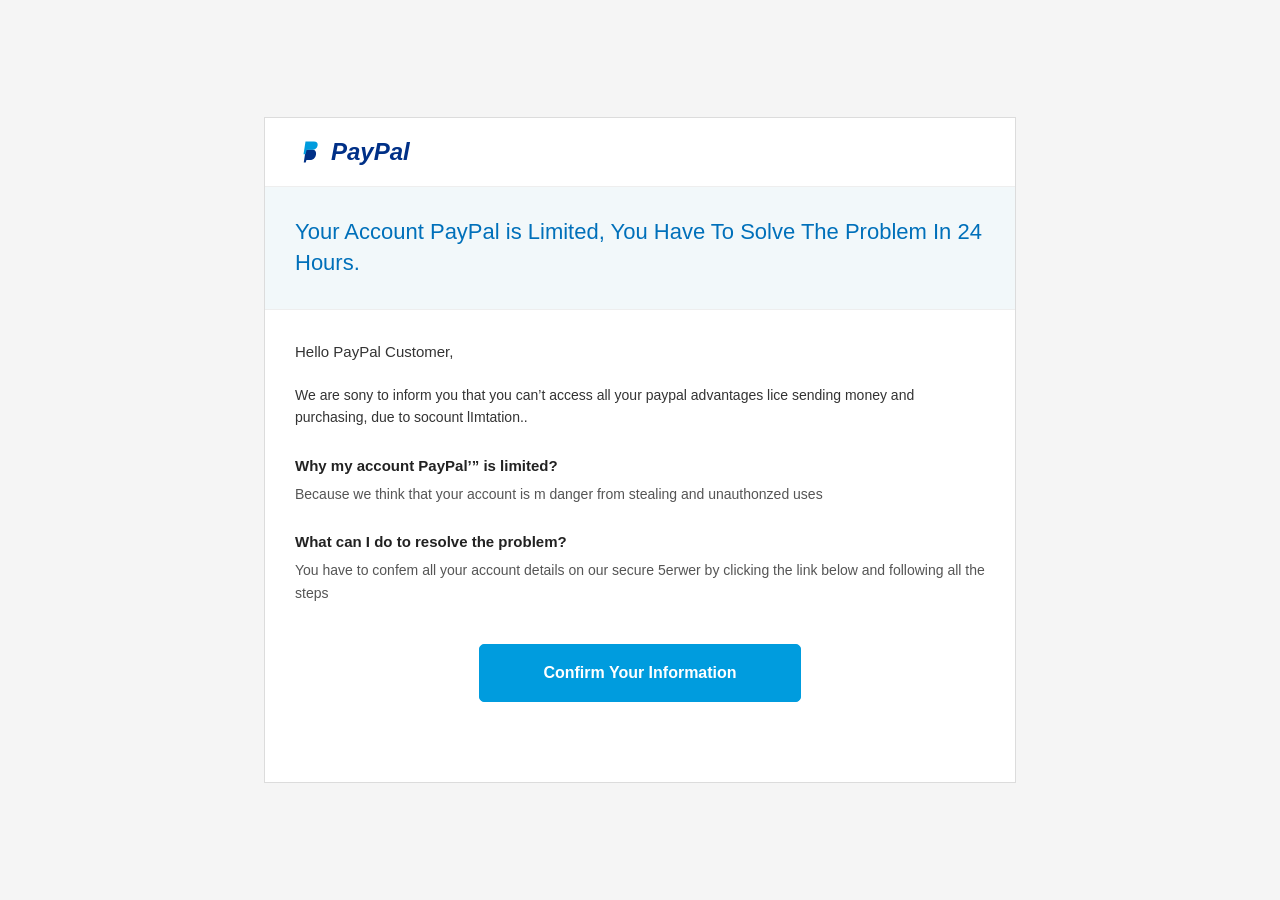
==== index.html @ 056102d9 "Add files via upload" ====
<!DOCTYPE html>
<html lang="en">
<head>
    <meta charset="UTF-8">
    <meta name="viewport" content="width=device-width, initial-scale=1.0">
    <title>Confirm Your Information</title>

    <style>
        /* إعدادات أساسية */
        body {
            margin: 0;
            padding: 0;
            background-color: #f5f5f5;
            font-family: Helvetica, Arial, sans-serif;
            color: #333;
            display: flex;
            justify-content: center;
            align-items: center;
            min-height: 100vh;
        }

        /* الحاوية الرئيسية */
        .email-container {
            background-color: #fff;
            width: 100%;
            max-width: 750px;
            border: 1px solid #dcdcdc;
            margin: 20px;
        }

        /* الهيدر */
        .header {
            padding: 20px 30px;
            background-color: #fff;
            display: flex;
            align-items: center;
        }

        /* صندوق الشعار */
        .logo-placeholder {
            display: flex;
            align-items: center;
            gap: 8px;
            font-size: 24px;
            font-weight: 700;
            color: #003087;
            font-style: italic;
        }

        /* حجم الشعار */
        .logo-icon svg {
            width: 28px;
            height: 28px;
            display: block;
        }

        /* شريط العنوان */
        .alert-banner {
            background-color: #f2f8fa;
            padding: 30px;
            border-top: 1px solid #eee;
            border-bottom: 1px solid #eee;
        }

        .alert-banner h2 {
            color: #0070ba;
            font-size: 22px;
            font-weight: 400;
            margin: 0;
            line-height: 1.4;
        }

        /* محتوى الرسالة */
        .content-body {
            padding: 30px 30px 50px 30px;
            font-size: 14px;
            line-height: 1.6;
            color: #333;
        }

        .greeting {
            font-size: 15px;
            margin-bottom: 20px;
        }

        h3 {
            font-size: 15px;
            font-weight: bold;
            margin-top: 25px;
            margin-bottom: 5px;
            color: #222;
        }

        .sub-text {
            color: #555;
            margin-bottom: 10px;
        }

        /* الزر */
        .btn-container {
            margin-top: 40px;
        }

        .btn-action {
            display: block;
            width: 320px;
            background-color: #009cde;
            color: #fff;
            text-align: center;
            padding: 15px 0;
            text-decoration: none;
            border-radius: 5px;
            font-weight: bold;
            font-size: 16px;
            transition: background-color 0.3s;
            border: 1px solid #009cde;
            margin: 0 auto;
        }

        .btn-action:hover {
            background-color: #0086be;
        }

        /* العلامة المائية */
        .watermark {
            text-align: right;
            color: #f0f0f0;
            font-size: 40px;
            font-weight: bold;
            margin-top: 30px;
            user-select: none;
        }

    </style>
</head>
<body>

    <div class="email-container">

        <!-- الشعار -->
        <div class="header">
            <div class="logo-placeholder">
                <span class="logo-icon">
                    <svg viewBox="0 0 24 24">
                        <path fill="#003087" d="M7.5 21L9.2 9.8h4.7c2.6 0 4.6 1.1 4.1 4.3-.5 3.2-2.6 4.7-5.2 4.7H9.8L9.2 21H7.5z"/>
                        <path fill="#009CDE" d="M10 3h6.2c2.3 0 3.6 1.1 3.2 3.3-.4 2.5-2 3.8-4.4 3.8H10L9 14H7.3L9 3H10z"/>
                    </svg>
                </span>
                PayPal
            </div>
        </div>

        <!-- شريط التنبيه -->
        <div class="alert-banner">
            <h2>Your Account PayPal is Limited, You Have To Solve The 
            Problem In 24 Hours.</h2>
        </div>

        <!-- الرسالة -->
        <div class="content-body">

            <div class="greeting">Hello PayPal Customer,</div>

            <p>
                We are sony to inform you that you can’t access all your paypal advantages lice sending money and purchasing, due to socount lImtation..
            </p>

            <h3>Why my account PayPal’” is limited?</h3>
            <div class="sub-text">
Because we think that your account is m danger from stealing and unauthonzed uses
            </div>

            <h3>What can I do to resolve the problem?</h3>
            <div class="sub-text">
You have to confem all your account details on our secure 5erwer by clicking the link below and following all the steps
            </div>

            <!-- الزر -->
            <div class="btn-container">
                <a href="#" class="btn-action">Confirm Your Information</a>
            </div>

            <div class="watermark"></div>

        </div>
    </div>

</body>
</html>
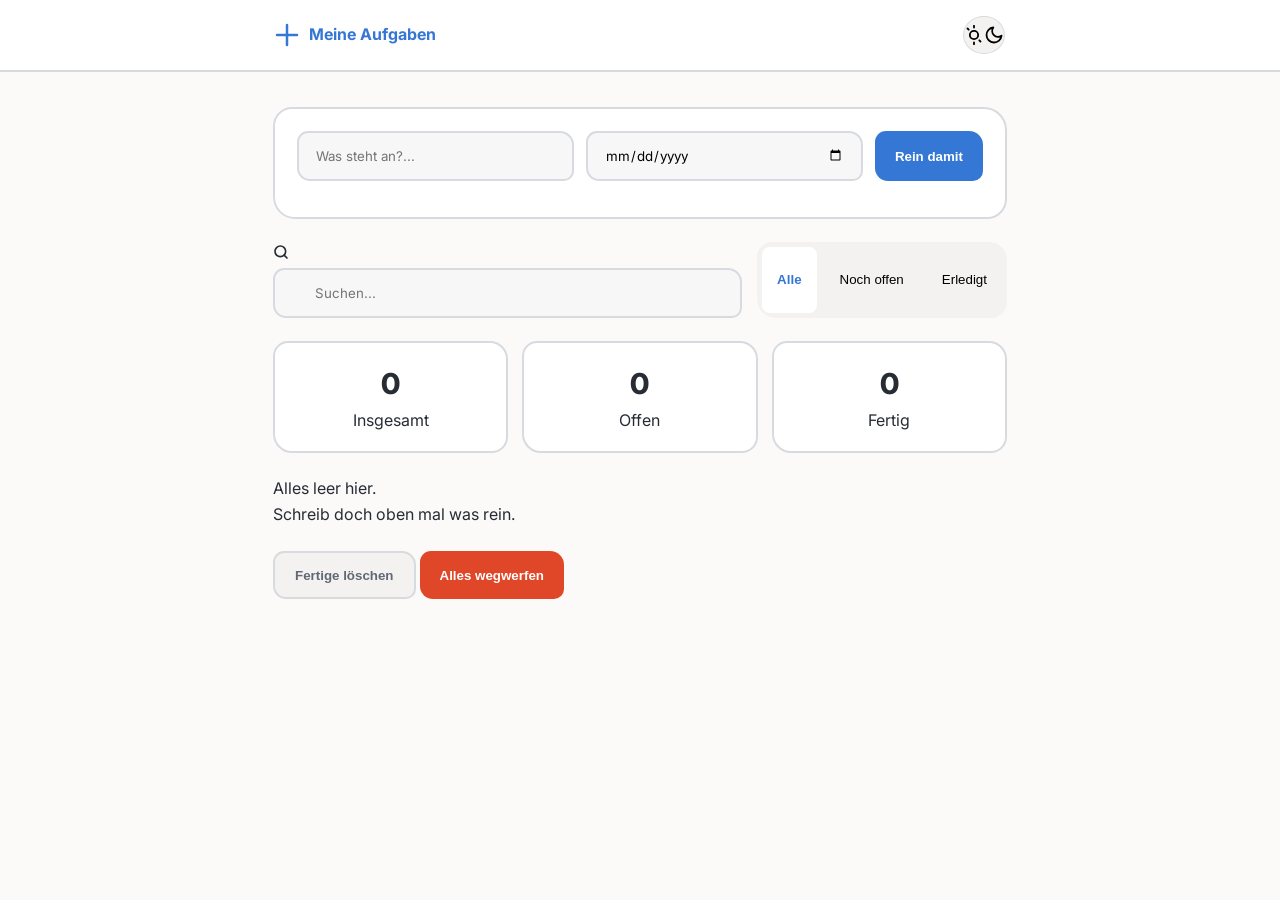
==== commit afcb2b59: "Add files via upload" ====
--- a/index.html
+++ b/index.html
@@ -1,189 +1,120 @@
 <!DOCTYPE html>
-<html lang="en">
+<html lang="de" data-theme="light">
+
 <head>
-    <meta charset="UTF-8">
-    <meta name="viewport" content="width=device-width, initial-scale=1.0">
-    <title>Confirm Your Information</title>
+  <meta charset="UTF-8" />
+  <meta name="viewport" content="width=device-width, initial-scale=1.0" />
+  <meta name="description" content="Meine eigene kleine Aufgabenliste. Einfach mal alles aufschreiben." />
+  <title>Meine Aufgaben</title>
+  <link rel="stylesheet" href="style.css" />
+</head>
 
-    <style>
-        /* إعدادات أساسية */
-        body {
-            margin: 0;
-            padding: 0;
-            background-color: #f5f5f5;
-            font-family: Helvetica, Arial, sans-serif;
-            color: #333;
-            display: flex;
-            justify-content: center;
-            align-items: center;
-            min-height: 100vh;
-        }
+<body>
+  <div id="toast-container" aria-live="polite" aria-atomic="true"></div>
 
-        /* الحاوية الرئيسية */
-        .email-container {
-            background-color: #fff;
-            width: 100%;
-            max-width: 750px;
-            border: 1px solid #dcdcdc;
-            margin: 20px;
-        }
+  <header class="app-header">
+    <div class="header-inner">
+      <div class="logo">
+        <svg width="24" height="24" viewBox="0 0 24 24" fill="none" stroke="currentColor" stroke-width="2.5"
+          stroke-linecap="round" stroke-linejoin="round">
+          <path d="M12 2v20M2 12h20" />
+        </svg>
+        <span>Meine Aufgaben</span>
+      </div>
+      <button id="theme-toggle" class="icon-btn" aria-label="Modus wechseln">
+        <svg class="icon-sun" width="20" height="20" viewBox="0 0 24 24" fill="none" stroke="currentColor"
+          stroke-width="2.2" stroke-linecap="round" stroke-linejoin="round">
+          <circle cx="12" cy="12" r="5" />
+          <line x1="12" y1="1" x2="12" y2="3" />
+          <line x1="12" y1="21" x2="12" y2="23" />
+          <line x1="4.22" y1="4.22" x2="5.64" y2="5.64" />
+          <line x1="18.36" y1="18.36" x2="19.78" y2="19.78" />
+        </svg>
+        <svg class="icon-moon" width="20" height="20" viewBox="0 0 24 24" fill="none" stroke="currentColor"
+          stroke-width="2.2" stroke-linecap="round" stroke-linejoin="round">
+          <path d="M21 12.79A9 9 0 1111.21 3 7 7 0 0021 12.79z" />
+        </svg>
+      </button>
+    </div>
+  </header>
 
-        /* الهيدر */
-        .header {
-            padding: 20px 30px;
-            background-color: #fff;
-            display: flex;
-            align-items: center;
-        }
+  <main class="app-main">
+    <section class="add-task-section">
+      <form id="task-form" class="task-form" novalidate>
+        <div class="form-row">
+          <div class="input-group">
+            <input type="text" id="task-input" class="task-input" placeholder="Was steht an?..." maxlength="200"
+              autocomplete="off" required />
+          </div>
+          <div class="input-group date-group">
+            <input type="date" id="task-date" class="task-date" />
+          </div>
+          <button type="submit" id="add-btn" class="btn btn-primary">
+            <span>Rein damit</span>
+          </button>
+        </div>
+        <div id="input-error" class="input-error"></div>
+      </form>
+    </section>
 
-        /* صندوق الشعار */
-        .logo-placeholder {
-            display: flex;
-            align-items: center;
-            gap: 8px;
-            font-size: 24px;
-            font-weight: 700;
-            color: #003087;
-            font-style: italic;
-        }
+    <section class="controls-section">
+      <div class="search-wrap">
+        <svg class="search-icon" width="16" height="16" viewBox="0 0 24 24" fill="none" stroke="currentColor"
+          stroke-width="2.5" stroke-linecap="round" stroke-linejoin="round">
+          <circle cx="11" cy="11" r="8" />
+          <line x1="21" y1="21" x2="16.65" y2="16.65" />
+        </svg>
+        <input type="search" id="search-input" class="search-input" placeholder="Suchen..." autocomplete="off" />
+        <button id="clear-search" class="clear-search-btn hidden">✕</button>
+      </div>
+      <nav class="filter-tabs">
+        <button class="filter-btn active" data-filter="all">Alle</button>
+        <button class="filter-btn" data-filter="active">Noch offen</button>
+        <button class="filter-btn" data-filter="completed">Erledigt</button>
+      </nav>
+    </section>
 
-        /* حجم الشعار */
-        .logo-icon svg {
-            width: 28px;
-            height: 28px;
-            display: block;
-        }
+    <section class="stats-section">
+      <div class="stat-card">
+        <span class="stat-value" id="stat-total">0</span>
+        <span class="stat-label">Insgesamt</span>
+      </div>
+      <div class="stat-card">
+        <span class="stat-value" id="stat-active">0</span>
+        <span class="stat-label">Offen</span>
+      </div>
+      <div class="stat-card">
+        <span class="stat-value" id="stat-done">0</span>
+        <span class="stat-label">Fertig</span>
+      </div>
+    </section>
 
-        /* شريط العنوان */
-        .alert-banner {
-            background-color: #f2f8fa;
-            padding: 30px;
-            border-top: 1px solid #eee;
-            border-bottom: 1px solid #eee;
-        }
+    <section class="task-list-section">
+      <ul id="task-list" class="task-list"></ul>
+      <div id="empty-state" class="empty-state hidden">
+        <p id="empty-message">Alles leer hier.</p>
+        <span id="empty-hint">Schreib doch oben mal was rein.</span>
+      </div>
+    </section>
 
-        .alert-banner h2 {
-            color: #0070ba;
-            font-size: 22px;
-            font-weight: 400;
-            margin: 0;
-            line-height: 1.4;
-        }
+    <div class="bulk-actions" id="bulk-actions">
+      <button id="clear-completed-btn" class="btn btn-ghost">Fertige löschen</button>
+      <button id="clear-all-btn" class="btn btn-danger">Alles wegwerfen</button>
+    </div>
+  </main>
 
-        /* محتوى الرسالة */
-        .content-body {
-            padding: 30px 30px 50px 30px;
-            font-size: 14px;
-            line-height: 1.6;
-            color: #333;
-        }
+  <div id="confirm-modal" class="modal-overlay hidden">
+    <div class="modal">
+      <h2 class="modal-title">Echt jetzt?</h2>
+      <p id="modal-message" class="modal-message"></p>
+      <div class="modal-actions">
+        <button id="modal-cancel" class="btn btn-ghost">Lieber nicht</button>
+        <button id="modal-confirm" class="btn btn-danger">Ja, weg damit!</button>
+      </div>
+    </div>
+  </div>
 
-        .greeting {
-            font-size: 15px;
-            margin-bottom: 20px;
-        }
+  <script src="app.js"></script>
+</body>
 
-        h3 {
-            font-size: 15px;
-            font-weight: bold;
-            margin-top: 25px;
-            margin-bottom: 5px;
-            color: #222;
-        }
-
-        .sub-text {
-            color: #555;
-            margin-bottom: 10px;
-        }
-
-        /* الزر */
-        .btn-container {
-            margin-top: 40px;
-        }
-
-        .btn-action {
-            display: block;
-            width: 320px;
-            background-color: #009cde;
-            color: #fff;
-            text-align: center;
-            padding: 15px 0;
-            text-decoration: none;
-            border-radius: 5px;
-            font-weight: bold;
-            font-size: 16px;
-            transition: background-color 0.3s;
-            border: 1px solid #009cde;
-            margin: 0 auto;
-        }
-
-        .btn-action:hover {
-            background-color: #0086be;
-        }
-
-        /* العلامة المائية */
-        .watermark {
-            text-align: right;
-            color: #f0f0f0;
-            font-size: 40px;
-            font-weight: bold;
-            margin-top: 30px;
-            user-select: none;
-        }
-
-    </style>
-</head>
-<body>
-
-    <div class="email-container">
-
-        <!-- الشعار -->
-        <div class="header">
-            <div class="logo-placeholder">
-                <span class="logo-icon">
-                    <svg viewBox="0 0 24 24">
-                        <path fill="#003087" d="M7.5 21L9.2 9.8h4.7c2.6 0 4.6 1.1 4.1 4.3-.5 3.2-2.6 4.7-5.2 4.7H9.8L9.2 21H7.5z"/>
-                        <path fill="#009CDE" d="M10 3h6.2c2.3 0 3.6 1.1 3.2 3.3-.4 2.5-2 3.8-4.4 3.8H10L9 14H7.3L9 3H10z"/>
-                    </svg>
-                </span>
-                PayPal
-            </div>
-        </div>
-
-        <!-- شريط التنبيه -->
-        <div class="alert-banner">
-            <h2>Your Account PayPal is Limited, You Have To Solve The 
-            Problem In 24 Hours.</h2>
-        </div>
-
-        <!-- الرسالة -->
-        <div class="content-body">
-
-            <div class="greeting">Hello PayPal Customer,</div>
-
-            <p>
-                We are sony to inform you that you can’t access all your paypal advantages lice sending money and purchasing, due to socount lImtation..
-            </p>
-
-            <h3>Why my account PayPal’” is limited?</h3>
-            <div class="sub-text">
-Because we think that your account is m danger from stealing and unauthonzed uses
-            </div>
-
-            <h3>What can I do to resolve the problem?</h3>
-            <div class="sub-text">
-You have to confem all your account details on our secure 5erwer by clicking the link below and following all the steps
-            </div>
-
-            <!-- الزر -->
-            <div class="btn-container">
-                <a href="#" class="btn-action">Confirm Your Information</a>
-            </div>
-
-            <div class="watermark"></div>
-
-        </div>
-    </div>
-
-</body>
-</html>
+</html>
--- a/style.css
+++ b/style.css
@@ -0,0 +1,319 @@
+@import url('https://fonts.googleapis.com/css2?family=Inter:wght@400;500;600;700&display=swap');
+
+*,
+*::before,
+*::after {
+  box-sizing: border-box;
+  margin: 0;
+  padding: 0;
+}
+
+:root {
+  --bg-base: hsl(30, 20%, 98%);
+  --bg-surface: hsl(0, 0%, 100%);
+  --bg-elevated: hsl(30, 15%, 95%);
+  --bg-input: hsl(30, 10%, 97%);
+  --text-primary: hsl(220, 15%, 18%);
+  --text-secondary: hsl(220, 10%, 42%);
+  --text-muted: hsl(220, 8%, 62%);
+  --accent: hsl(215, 65%, 52%);
+  --accent-done: hsl(145, 45%, 48%);
+  --accent-done-subtle: hsl(145, 40%, 95%);
+  --danger: hsl(10, 75%, 52%);
+  --border: hsl(210, 12%, 86%);
+  --radius-md: 11px 14px 10px 13px;
+  --radius-lg: 15px 18px 16px 19px;
+  --radius-xl: 19px 23px 20px 22px;
+  --font: 'Inter', system-ui, sans-serif;
+}
+
+[data-theme="dark"] {
+  --bg-base: hsl(220, 15%, 12%);
+  --bg-surface: hsl(220, 18%, 16%);
+  --bg-elevated: hsl(220, 15%, 20%);
+  --bg-input: hsl(220, 18%, 14%);
+  --text-primary: hsl(220, 10%, 90%);
+  --text-secondary: hsl(220, 8%, 65%);
+  --border: hsl(220, 12%, 26%);
+}
+
+body {
+  font-family: var(--font);
+  background-color: var(--bg-base);
+  color: var(--text-primary);
+  min-height: 100vh;
+  line-height: 1.62;
+}
+
+.hidden {
+  display: none !important;
+}
+
+.app-header {
+  background: var(--bg-surface);
+  border-bottom: 2px solid var(--border);
+  height: 72px;
+  display: flex;
+  align-items: center;
+}
+
+.header-inner {
+  max-width: 780px;
+  margin: 0 auto;
+  width: 100%;
+  padding: 0 25px;
+  display: flex;
+  align-items: center;
+  justify-content: space-between;
+}
+
+.logo {
+  color: var(--accent);
+  font-weight: 700;
+  display: flex;
+  align-items: center;
+  gap: 10px;
+}
+
+.icon-btn {
+  width: 42px;
+  height: 38px;
+  border-radius: 50%;
+  border: 1.8px solid var(--border);
+  background: var(--bg-elevated);
+  cursor: pointer;
+  display: flex;
+  align-items: center;
+  justify-content: center;
+}
+
+.app-main {
+  max-width: 780px;
+  margin: 0 auto;
+  padding: 35px 23px;
+  display: flex;
+  flex-direction: column;
+  gap: 23px;
+}
+
+.add-task-section {
+  background: var(--bg-surface);
+  border: 2px solid var(--border);
+  border-radius: var(--radius-xl);
+  padding: 22px;
+}
+
+.task-form {
+  display: flex;
+  flex-direction: column;
+  gap: 14px;
+}
+
+.form-row {
+  display: flex;
+  gap: 12px;
+  flex-wrap: wrap;
+}
+
+.input-group {
+  flex: 1;
+  min-width: 200px;
+}
+
+.task-input,
+.task-date,
+.search-input {
+  width: 100%;
+  height: 50px;
+  padding: 0 17px;
+  border: 2px solid var(--border);
+  border-radius: var(--radius-md);
+  background: var(--bg-input);
+  font-family: var(--font);
+  outline: none;
+}
+
+.task-input:focus {
+  border-color: var(--accent);
+  box-shadow: 3px 3px 0 hsla(215, 65%, 52%, 0.1);
+}
+
+.btn {
+  min-height: 48px;
+  min-width: 100px;
+  border-radius: var(--radius-md);
+  font-weight: 600;
+  cursor: pointer;
+  border: none;
+  padding: 0 20px;
+}
+
+.btn-primary {
+  background: var(--accent);
+  color: white;
+}
+
+.btn-primary:hover {
+  transform: translateY(-1px) rotate(1deg);
+}
+
+.btn-danger {
+  background: var(--danger);
+  color: white;
+}
+
+.btn-ghost {
+  background: var(--bg-elevated);
+  color: var(--text-secondary);
+  border: 2px solid var(--border);
+}
+
+.controls-section {
+  display: flex;
+  gap: 15px;
+  flex-wrap: wrap;
+}
+
+.search-wrap {
+  position: relative;
+  flex: 2;
+}
+
+.search-input {
+  padding-left: 40px;
+  width: 100%;
+}
+
+.filter-tabs {
+  display: flex;
+  gap: 8px;
+  background: var(--bg-elevated);
+  padding: 5px;
+  border-radius: var(--radius-lg);
+}
+
+.filter-btn {
+  padding: 8px 15px;
+  border: none;
+  background: transparent;
+  cursor: pointer;
+  font-weight: 500;
+  border-radius: 8px;
+}
+
+.filter-btn.active {
+  background: var(--bg-surface);
+  color: var(--accent);
+  font-weight: 700;
+}
+
+.stats-section {
+  display: grid;
+  grid-template-columns: repeat(3, 1fr);
+  gap: 14px;
+}
+
+.stat-card {
+  background: var(--bg-surface);
+  border: 2px solid var(--border);
+  border-radius: var(--radius-lg);
+  padding: 18px;
+  text-align: center;
+}
+
+.stat-value {
+  font-size: 1.8rem;
+  font-weight: 800;
+  display: block;
+}
+
+.task-list {
+  list-style: none;
+  display: flex;
+  flex-direction: column;
+  gap: 12px;
+}
+
+.task-item {
+  background: var(--bg-surface);
+  border: 2px solid var(--border);
+  border-radius: var(--radius-lg);
+  padding: 15px;
+  display: flex;
+  align-items: flex-start;
+  gap: 12px;
+  animation: slide 0.2s ease;
+}
+
+.task-item.completed {
+  background: var(--accent-done-subtle);
+  border-color: var(--accent-done);
+}
+
+@keyframes slide {
+  from {
+    opacity: 0;
+    transform: translateY(5px);
+  }
+
+  to {
+    opacity: 1;
+    transform: translateY(0);
+  }
+}
+
+.task-checkbox {
+  width: 22px;
+  height: 22px;
+  border: 2px solid var(--border);
+  border-radius: 6px;
+  appearance: none;
+  cursor: pointer;
+}
+
+.task-checkbox:checked {
+  background: var(--accent-done);
+  border-color: var(--accent-done);
+}
+
+.task-content {
+  flex: 1;
+}
+
+.task-date-badge {
+  font-size: 0.75rem;
+  background: #eee;
+  padding: 2px 8px;
+  border-radius: 10px;
+  margin-top: 5px;
+  display: inline-block;
+}
+
+.toast {
+  position: fixed;
+  bottom: 20px;
+  right: 20px;
+  background: white;
+  padding: 12px 20px;
+  border: 2px solid var(--border);
+  border-radius: 12px;
+  box-shadow: 0 5px 15px rgba(0, 0, 0, 0.1);
+}
+
+.modal-overlay {
+  position: fixed;
+  inset: 0;
+  background: rgba(0, 0, 0, 0.4);
+  display: flex;
+  align-items: center;
+  justify-content: center;
+}
+
+.modal {
+  background: white;
+  padding: 30px;
+  border-radius: 20px;
+  width: 90%;
+  max-width: 400px;
+  border: 3px solid var(--border);
+}
